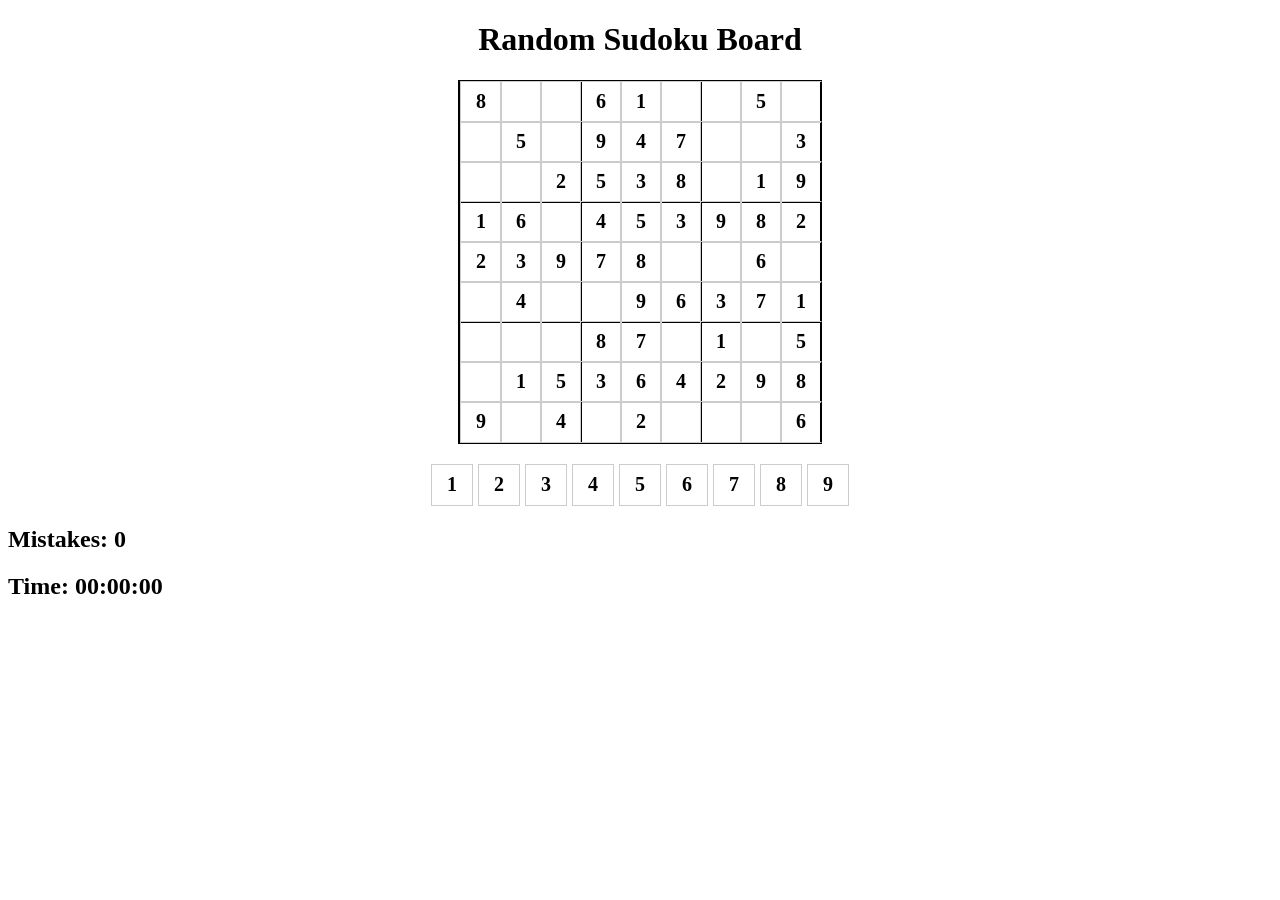
==== index.html @ 02c78da8 "Add files via upload" ====
<!DOCTYPE html>
<html lang="en">
<head>
  <meta charset="UTF-8">
  <meta name="viewport" content="width=device-width, initial-scale=1.0">
  <title>Document</title>
  <link rel="stylesheet" type="text/css" href="style/style.css">
</head>
<body>
  <h1>Random Sudoku Board</h1>
  <div class="container">

    <div id="sudoku-board" class="sudoku-board"></div>
  </div>
  
  <div class="numbers-container">
    <div class="draggable" draggable="true">1</div>
    <div class="draggable" draggable="true">2</div>
    <div class="draggable" draggable="true">3</div>
    <div class="draggable" draggable="true">4</div>
    <div class="draggable" draggable="true">5</div>
    <div class="draggable" draggable="true">6</div>
    <div class="draggable" draggable="true">7</div>
    <div class="draggable" draggable="true">8</div>
    <div class="draggable" draggable="true">9</div>
  </div>
  
  <!-- <div class="container">
    <div id="buttons-container">
      <button id="play-again-button">Play Again</button>
    </div>
  </div> -->
  <script src="js/javascript.js"></script>
</body>
</html>
---- style/style.css ----
body{
  min-width: 400px;
}
.container {
  display: flex;
  justify-content: center;
  text-align: center;
  margin: 20px;
}
h1{
  text-align: center;
}
#sudoku-board {
  width: 360px;
  display: grid;
  justify-content: center;
  align-items: center;
  grid-template-columns: repeat(9, 40px);
  grid-template-rows: repeat(9, 40px);
  border: 2px solid black;
}
.cell {
  display: flex;
  align-items: center;
  justify-content: center;
  width: 40px;
  height: 40px;
  font-size: 20px;
  font-weight: bold;
  border: 1px solid #ccc;
}

.cell:nth-child(3n) {
  border-right: 1px solid black; /* Thinner right border for every third cell */
}

.cell:nth-child(n+19):nth-child(-n+27) {
  border-bottom: 1px solid rgb(0, 0, 0); 
}

.cell:nth-child(n+46):nth-child(-n+54) {
  border-bottom: 1px solid rgb(0, 0, 0); 
}


.numbers-container {
  display: flex;
  justify-content: center;
  margin-top: 20px;
  gap: 5px;
}

.draggable {
  display: flex;
  align-items: center;
  justify-content: center;
  width: 40px;
  height: 40px;
  font-size: 20px;
  font-weight: bold;
  border: 1px solid #ccc;
  cursor: pointer;
}

.draggable:hover {
  background-color: lightgray;
}

/* .empty-cell {
  margin-top: 4px;
  height: 37.9px;
  background-color: #f0f0f0;
} */

#play-again-button {
  padding: 10px 20px;
  font-size: 18px;
  background-color: #4CAF50; /* Green */
  color: white;
  border: none;
  cursor: pointer;
  margin-top: 20px;
}

#play-again-button:hover {
  background-color: #45a049; /* Darker Green */
}
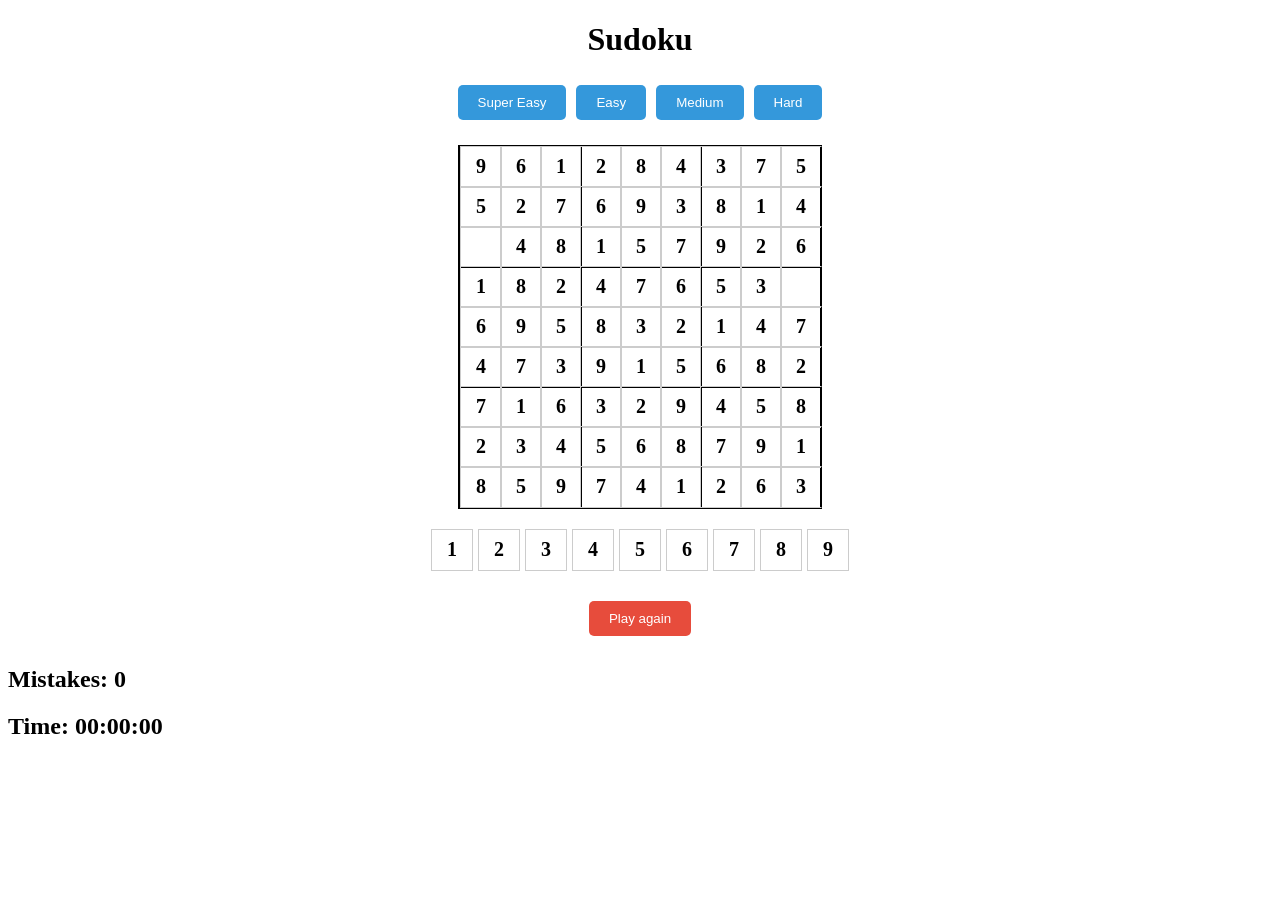
==== commit 6f7647b0: "Add files via upload" ====
--- a/index.html
+++ b/index.html
@@ -7,12 +7,33 @@
   <link rel="stylesheet" type="text/css" href="style/style.css">
 </head>
 <body>
-  <h1>Random Sudoku Board</h1>
+  <h1>Sudoku</h1>
+
+  <div id="difficulty-buttons">
+    <button class="difficulty-button" data-difficulty="10">Super Easy</button>
+    <button class="difficulty-button" data-difficulty="20">Easy</button>
+    <button class="difficulty-button" data-difficulty="35">Medium</button>
+    <button class="difficulty-button" data-difficulty="50">Hard</button>
+  </div>
+
+
   <div class="container">
-
     <div id="sudoku-board" class="sudoku-board"></div>
   </div>
-  
+
+  <!-- winner -->
+  <div id="modal" class="modal">
+    <div class="modal-content">
+      <span class="close" onclick="closeModal()">&times;</span>
+      <p>Congratulations! You completed the Sudoku puzzle.</p>
+      <p id="modal-time">Time taken: </p>
+      <p id="modal-mistakes">Mistakes: </p>
+      <p id="modal-difficulty">Difficulty: </p>
+    </div>
+  </div>
+
+
+
   <div class="numbers-container">
     <div class="draggable" draggable="true">1</div>
     <div class="draggable" draggable="true">2</div>
@@ -25,11 +46,11 @@
     <div class="draggable" draggable="true">9</div>
   </div>
   
-  <!-- <div class="container">
-    <div id="buttons-container">
-      <button id="play-again-button">Play Again</button>
-    </div>
-  </div> -->
+  <div class="container">
+    <button id="play-again">Play again</button>
+  </div>
+  
+  <div id="timer_mistake_con"></div>
   <script src="js/javascript.js"></script>
 </body>
 </html>
--- a/style/style.css
+++ b/style/style.css
@@ -31,7 +31,7 @@
 }
 
 .cell:nth-child(3n) {
-  border-right: 1px solid black; /* Thinner right border for every third cell */
+  border-right: 1px solid black;
 }
 
 .cell:nth-child(n+19):nth-child(-n+27) {
@@ -66,22 +66,78 @@
   background-color: lightgray;
 }
 
-/* .empty-cell {
-  margin-top: 4px;
-  height: 37.9px;
-  background-color: #f0f0f0;
-} */
 
-#play-again-button {
-  padding: 10px 20px;
-  font-size: 18px;
-  background-color: #4CAF50; /* Green */
-  color: white;
-  border: none;
-  cursor: pointer;
-  margin-top: 20px;
+#difficulty-buttons{
+  display: flex;
+  justify-content: center;
+  align-items: center;
 }
 
-#play-again-button:hover {
-  background-color: #45a049; /* Darker Green */
+
+.difficulty-button {
+  background-color: #3498db;
+  color: #fff;
+  padding: 10px 20px;
+  margin: 5px;
+  border: none;
+  border-radius: 5px;
+  cursor: pointer;
 }
+
+.difficulty-button:hover {
+  background-color: #2980b9;
+}
+
+#play-again {
+  background-color: #e74c3c;
+  color: #fff;
+  padding: 10px 20px;
+  margin: 10px;
+  border: none;
+  border-radius: 5px;
+  cursor: pointer;
+}
+
+#play-again:hover {
+  background-color: #c0392b;
+}
+
+.modal {
+  display: none;
+  position: fixed;
+  z-index: 2; 
+  left: 0;
+  top: 0;
+  width: 100%;
+  height: 100%;
+  overflow: auto;
+  background-color: rgb(0,0,0);
+  background-color: rgba(0,0,0,0.4);
+  padding-top: 60px;
+}
+
+.modal-content {
+  background-color: #fefefe;
+  margin: 5% auto;
+  padding: 20px;
+  border: 1px solid #888;
+  width: 80%;
+  box-shadow: 0 4px 8px 0 rgba(0, 0, 0, 0.2);
+  max-width: 500px;
+}
+
+.close {
+  color: #aaa;
+  float: right;
+  font-size: 28px;
+  font-weight: bold;
+}
+
+.close:hover,
+.close:focus {
+  color: black;
+  text-decoration: none;
+  cursor: pointer;
+}
+
+
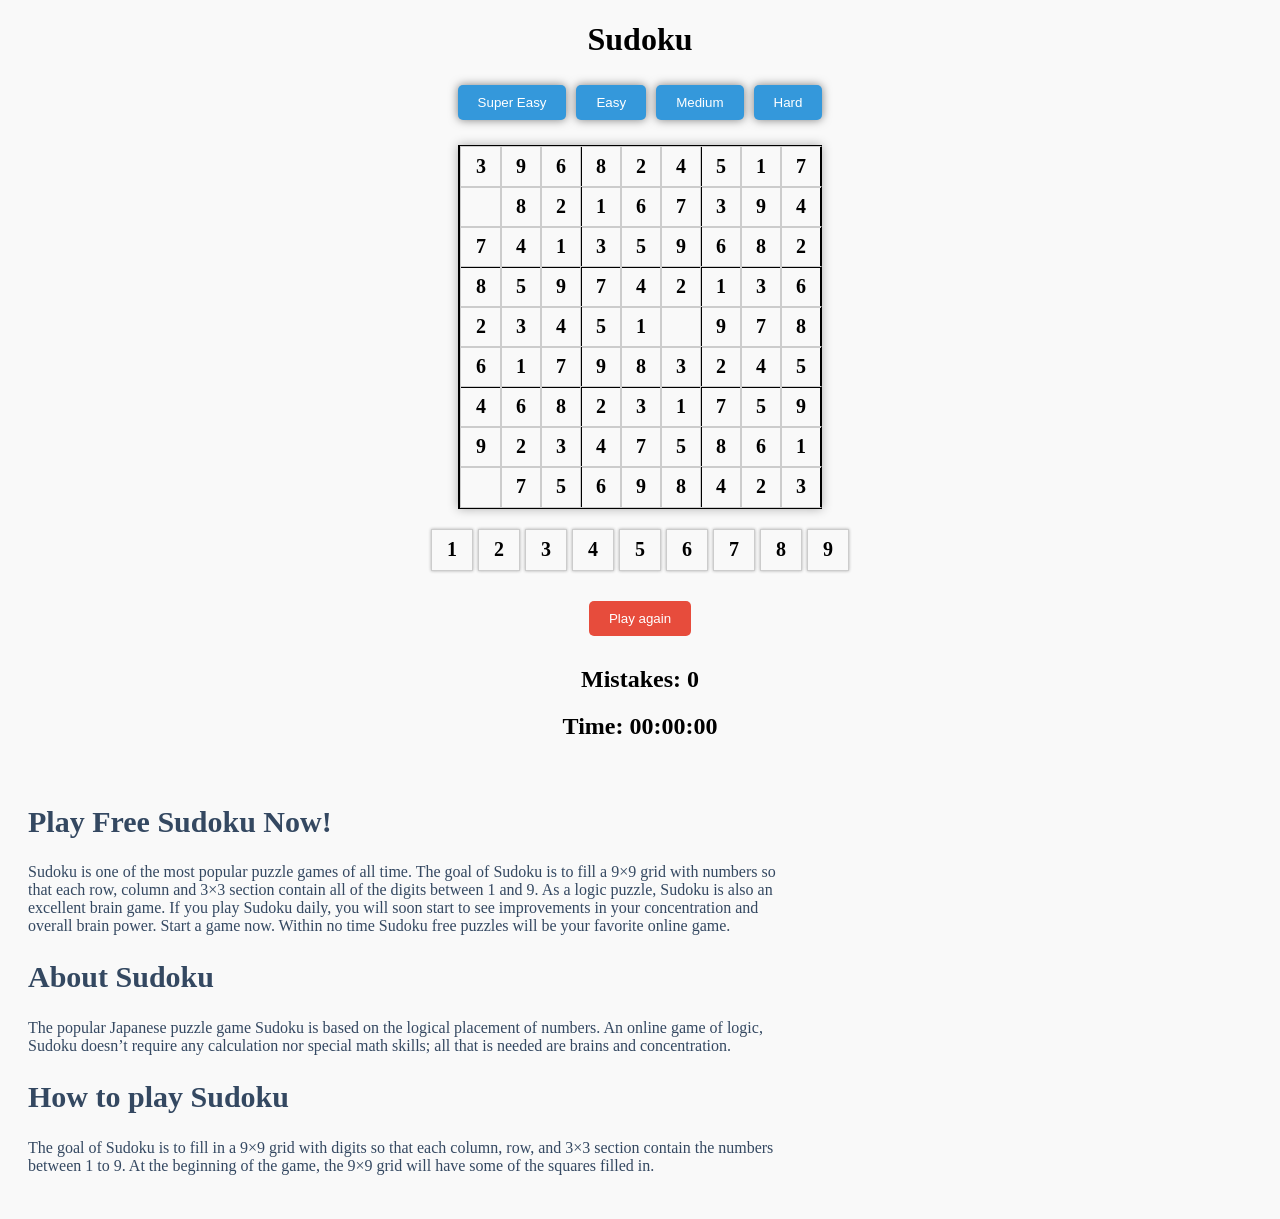
==== commit f2bb400b: "Add files via upload" ====
--- a/index.html
+++ b/index.html
@@ -2,15 +2,16 @@
 <html lang="en">
 <head>
   <meta charset="UTF-8">
+  <link rel="icon" type="image/x-icon" href="./img/title-img.png" />
   <meta name="viewport" content="width=device-width, initial-scale=1.0">
-  <title>Document</title>
+  <title>Sudoku</title>
   <link rel="stylesheet" type="text/css" href="style/style.css">
 </head>
 <body>
   <h1>Sudoku</h1>
 
   <div id="difficulty-buttons">
-    <button class="difficulty-button" data-difficulty="10">Super Easy</button>
+    <button class="difficulty-button" data-difficulty="3">Super Easy</button>
     <button class="difficulty-button" data-difficulty="20">Easy</button>
     <button class="difficulty-button" data-difficulty="35">Medium</button>
     <button class="difficulty-button" data-difficulty="50">Hard</button>
@@ -51,6 +52,16 @@
   </div>
   
   <div id="timer_mistake_con"></div>
+  
+  <div class="how-to-play">
+    <h2>Play Free Sudoku Now!</h2>
+    <p>Sudoku is one of the most popular puzzle games of all time. The goal of Sudoku is to fill a 9×9 grid with numbers so that each row, column and 3×3 section contain all of the digits between 1 and 9. As a logic puzzle, Sudoku is also an excellent brain game. If you play Sudoku daily, you will soon start to see improvements in your concentration and overall brain power. Start a game now. Within no time Sudoku free puzzles will be your favorite online game.</p>
+    <h2>About Sudoku</h2>
+    <p>The popular Japanese puzzle game Sudoku is based on the logical placement of numbers. An online game of logic, Sudoku doesn’t require any calculation nor special math skills; all that is needed are brains and concentration.</p>
+    <h2>How to play Sudoku</h2>
+    <p>The goal of Sudoku is to fill in a 9×9 grid with digits so that each column, row, and 3×3 section contain the numbers between 1 to 9. At the beginning of the game, the 9×9 grid will have some of the squares filled in.</p>
+  </div> 
+  
   <script src="js/javascript.js"></script>
 </body>
 </html>
--- a/style/style.css
+++ b/style/style.css
@@ -1,5 +1,10 @@
 body{
   min-width: 400px;
+  background-color: #f9f9f9;
+}
+ul, li{
+  padding: 0px;
+  margin: 0px
 }
 .container {
   display: flex;
@@ -18,6 +23,7 @@
   grid-template-columns: repeat(9, 40px);
   grid-template-rows: repeat(9, 40px);
   border: 2px solid black;
+  box-shadow: 0px 0px 10px rgba(0, 0, 0, 0.3);
 }
 .cell {
   display: flex;
@@ -48,6 +54,7 @@
   justify-content: center;
   margin-top: 20px;
   gap: 5px;
+  
 }
 
 .draggable {
@@ -60,6 +67,7 @@
   font-weight: bold;
   border: 1px solid #ccc;
   cursor: pointer;
+  box-shadow: 0px 0px 3px rgba(0, 0, 0, 0.3);
 }
 
 .draggable:hover {
@@ -71,6 +79,7 @@
   display: flex;
   justify-content: center;
   align-items: center;
+  
 }
 
 
@@ -82,6 +91,7 @@
   border: none;
   border-radius: 5px;
   cursor: pointer;
+  box-shadow: 0px 0px 10px rgba(0, 0, 0, 0.5);
 }
 
 .difficulty-button:hover {
@@ -140,4 +150,24 @@
   cursor: pointer;
 }
 
+#timer_mistake_con{
+  text-align: center;
+}
 
+.how-to-play{
+  width: 60%;
+  padding: 20px;
+  color: #344861;
+  text-align: left;
+}
+
+.how-to-play h2{
+  font-size: 30px;
+  padding: 5x 0px;
+  font-weight: 800;
+}
+@media (max-width: 992px) {
+  .how-to-play{
+    width: 80%;
+  }
+}
